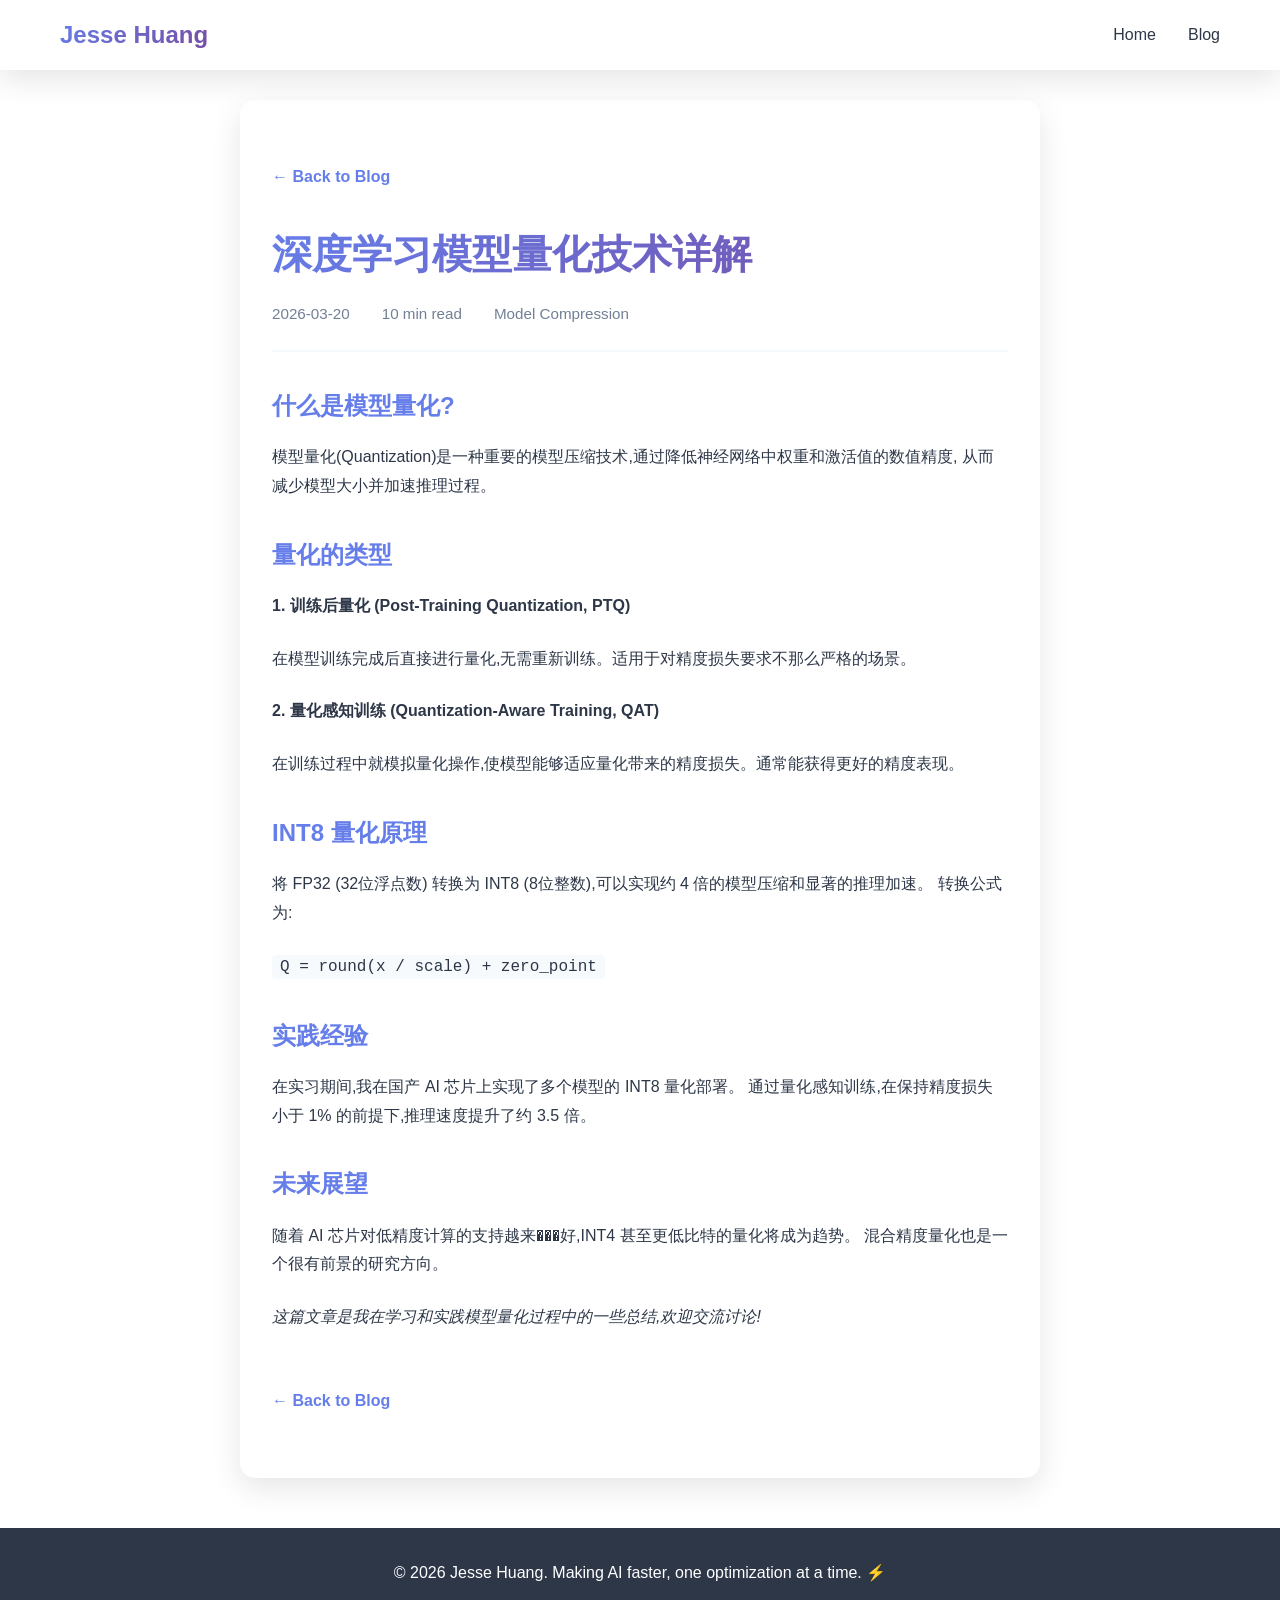
==== blog/quantization.html @ f872173c "feat: initial personal website with blog and projects" ====
<!DOCTYPE html>
<html lang="zh-CN">
<head>
    <meta charset="UTF-8">
    <meta name="viewport" content="width=device-width, initial-scale=1.0">
    <title>深度学习模型量化技术详解 | Jesse Huang</title>
    <link rel="stylesheet" href="../styles.css">
    <style>
        .article {
            max-width: 800px;
            margin: 100px auto 50px;
            padding: 2rem;
            background: white;
            border-radius: 15px;
            box-shadow: var(--shadow);
        }
        .article-header {
            margin-bottom: 2rem;
            padding-bottom: 1.5rem;
            border-bottom: 2px solid var(--bg-light);
        }
        .article-title {
            font-size: 2.5rem;
            margin-bottom: 1rem;
            background: linear-gradient(135deg, var(--primary-color), var(--secondary-color));
            -webkit-background-clip: text;
            -webkit-text-fill-color: transparent;
        }
        .article-meta {
            color: var(--text-light);
            display: flex;
            gap: 2rem;
            font-size: 0.95rem;
        }
        .article-content {
            line-height: 1.8;
            color: var(--text-dark);
        }
        .article-content h2 {
            margin: 2rem 0 1rem;
            color: var(--primary-color);
        }
        .article-content p {
            margin-bottom: 1.5rem;
        }
        .article-content code {
            background: var(--bg-light);
            padding: 0.2rem 0.5rem;
            border-radius: 4px;
            font-family: 'Courier New', monospace;
        }
        .back-link {
            display: inline-block;
            margin: 2rem 0;
            color: var(--primary-color);
            text-decoration: none;
            font-weight: 600;
        }
        .back-link:hover {
            color: var(--secondary-color);
        }
    </style>
</head>
<body>
    <nav class="navbar">
        <div class="container">
            <div class="nav-brand">Jesse Huang</div>
            <ul class="nav-menu">
                <li><a href="../index.html#home" class="nav-link">Home</a></li>
                <li><a href="../index.html#blog" class="nav-link">Blog</a></li>
            </ul>
        </div>
    </nav>

    <div class="article container">
        <a href="../index.html#blog" class="back-link">← Back to Blog</a>
        
        <div class="article-header">
            <h1 class="article-title">深度学习模型量化技术详解</h1>
            <div class="article-meta">
                <span><i class="far fa-calendar"></i> 2026-03-20</span>
                <span><i class="far fa-clock"></i> 10 min read</span>
                <span><i class="fas fa-tag"></i> Model Compression</span>
            </div>
        </div>

        <div class="article-content">
            <h2>什么是模型量化?</h2>
            <p>
                模型量化(Quantization)是一种重要的模型压缩技术,通过降低神经网络中权重和激活值的数值精度,
                从而减少模型大小并加速推理过程。
            </p>

            <h2>量化的类型</h2>
            <p><strong>1. 训练后量化 (Post-Training Quantization, PTQ)</strong></p>
            <p>
                在模型训练完成后直接进行量化,无需重新训练。适用于对精度损失要求不那么严格的场景。
            </p>

            <p><strong>2. 量化感知训练 (Quantization-Aware Training, QAT)</strong></p>
            <p>
                在训练过程中就模拟量化操作,使模型能够适应量化带来的精度损失。通常能获得更好的精度表现。
            </p>

            <h2>INT8 量化原理</h2>
            <p>
                将 FP32 (32位浮点数) 转换为 INT8 (8位整数),可以实现约 4 倍的模型压缩和显著的推理加速。
                转换公式为:
            </p>
            <p><code>Q = round(x / scale) + zero_point</code></p>

            <h2>实践经验</h2>
            <p>
                在实习期间,我在国产 AI 芯片上实现了多个模型的 INT8 量化部署。
                通过量化感知训练,在保持精度损失小于 1% 的前提下,推理速度提升了约 3.5 倍。
            </p>

            <h2>未来展望</h2>
            <p>
                随着 AI 芯片对低精度计算的支持越来���好,INT4 甚至更低比特的量化将成为趋势。
                混合精度量化也是一个很有前景的研究方向。
            </p>

            <p><em>这篇文章是我在学习和实践模型量化过程中的一些总结,欢迎交流讨论!</em></p>
        </div>

        <a href="../index.html#blog" class="back-link">← Back to Blog</a>
    </div>

    <footer class="footer">
        <div class="container">
            <p>&copy; 2026 Jesse Huang. Making AI faster, one optimization at a time. ⚡</p>
        </div>
    </footer>
</body>
</html>
---- styles.css ----
/* Reset & Base Styles */
* {
    margin: 0;
    padding: 0;
    box-sizing: border-box;
}

:root {
    --primary-color: #667eea;
    --secondary-color: #764ba2;
    --accent-color: #f093fb;
    --text-dark: #2d3748;
    --text-light: #718096;
    --bg-light: #f7fafc;
    --bg-white: #ffffff;
    --shadow: 0 10px 30px rgba(0, 0, 0, 0.1);
    --transition: all 0.3s ease;
}

html {
    scroll-behavior: smooth;
}

body {
    font-family: -apple-system, BlinkMacSystemFont, 'Segoe UI', Roboto, 'Helvetica Neue', Arial, sans-serif;
    line-height: 1.6;
    color: var(--text-dark);
    overflow-x: hidden;
}

.container {
    max-width: 1200px;
    margin: 0 auto;
    padding: 0 20px;
}

/* Navigation */
.navbar {
    position: fixed;
    top: 0;
    width: 100%;
    background: rgba(255, 255, 255, 0.95);
    backdrop-filter: blur(10px);
    box-shadow: var(--shadow);
    z-index: 1000;
    transition: var(--transition);
}

.navbar .container {
    display: flex;
    justify-content: space-between;
    align-items: center;
    padding: 1rem 20px;
}

.nav-brand {
    font-size: 1.5rem;
    font-weight: 700;
    background: linear-gradient(135deg, var(--primary-color), var(--secondary-color));
    -webkit-background-clip: text;
    -webkit-text-fill-color: transparent;
    background-clip: text;
}

.nav-menu {
    display: flex;
    list-style: none;
    gap: 2rem;
}

.nav-link {
    text-decoration: none;
    color: var(--text-dark);
    font-weight: 500;
    transition: var(--transition);
    position: relative;
}

.nav-link::after {
    content: '';
    position: absolute;
    bottom: -5px;
    left: 0;
    width: 0;
    height: 2px;
    background: var(--primary-color);
    transition: var(--transition);
}

.nav-link:hover::after {
    width: 100%;
}

.hamburger {
    display: none;
    flex-direction: column;
    cursor: pointer;
    gap: 5px;
}

.hamburger span {
    width: 25px;
    height: 3px;
    background: var(--text-dark);
    border-radius: 3px;
    transition: var(--transition);
}

/* Hero Section */
.hero {
    min-height: 100vh;
    display: flex;
    align-items: center;
    justify-content: center;
    background: linear-gradient(135deg, #667eea 0%, #764ba2 100%);
    position: relative;
    padding: 2rem;
}

.hero-content {
    text-align: center;
    color: white;
    z-index: 1;
}

.hero-title {
    font-size: clamp(2.5rem, 8vw, 4.5rem);
    margin-bottom: 1rem;
    animation: fadeInUp 1s ease;
}

.gradient-text {
    background: linear-gradient(45deg, #fff, #f093fb);
    -webkit-background-clip: text;
    -webkit-text-fill-color: transparent;
    background-clip: text;
}

.hero-subtitle {
    font-size: clamp(1.2rem, 3vw, 1.8rem);
    margin-bottom: 2rem;
    opacity: 0.9;
    min-height: 2.5rem;
}

.typing-text::after {
    content: '|';
    animation: blink 0.7s infinite;
}

@keyframes blink {
    0%, 100% { opacity: 1; }
    50% { opacity: 0; }
}

.hero-buttons {
    display: flex;
    gap: 1rem;
    justify-content: center;
    margin-bottom: 2rem;
}

.btn {
    padding: 0.8rem 2rem;
    border-radius: 50px;
    text-decoration: none;
    font-weight: 600;
    transition: var(--transition);
    display: inline-block;
}

.btn-primary {
    background: white;
    color: var(--primary-color);
}

.btn-primary:hover {
    transform: translateY(-3px);
    box-shadow: 0 10px 25px rgba(0, 0, 0, 0.2);
}

.btn-secondary {
    background: transparent;
    color: white;
    border: 2px solid white;
}

.btn-secondary:hover {
    background: white;
    color: var(--primary-color);
}

.social-links {
    display: flex;
    gap: 1.5rem;
    justify-content: center;
    font-size: 1.5rem;
}

.social-links a {
    color: white;
    transition: var(--transition);
}

.social-links a:hover {
    transform: translateY(-5px);
}

.scroll-indicator {
    position: absolute;
    bottom: 2rem;
    left: 50%;
    transform: translateX(-50%);
    color: white;
    text-align: center;
    animation: bounce 2s infinite;
}

@keyframes bounce {
    0%, 100% { transform: translate(-50%, 0); }
    50% { transform: translate(-50%, 10px); }
}

@keyframes fadeInUp {
    from {
        opacity: 0;
        transform: translateY(30px);
    }
    to {
        opacity: 1;
        transform: translateY(0);
    }
}

/* Sections */
section {
    padding: 5rem 0;
}

.section-title {
    font-size: 2.5rem;
    text-align: center;
    margin-bottom: 3rem;
    position: relative;
}

.section-title::after {
    content: '';
    display: block;
    width: 60px;
    height: 4px;
    background: linear-gradient(135deg, var(--primary-color), var(--secondary-color));
    margin: 1rem auto;
    border-radius: 2px;
}

/* About Section */
.about {
    background: var(--bg-light);
}

.about-content {
    display: grid;
    grid-template-columns: 1fr 1fr;
    gap: 3rem;
    align-items: start;
}

.about-text .lead {
    font-size: 1.3rem;
    color: var(--primary-color);
    margin-bottom: 1rem;
}

.about-text p {
    margin-bottom: 1.5rem;
    color: var(--text-light);
    line-height: 1.8;
}

.stats {
    display: grid;
    grid-template-columns: repeat(3, 1fr);
    gap: 2rem;
    margin-top: 2rem;
}

.stat-item {
    text-align: center;
    padding: 1.5rem;
    background: white;
    border-radius: 10px;
    box-shadow: var(--shadow);
}

.stat-item h3 {
    font-size: 0.9rem;
    text-transform: uppercase;
    color: var(--text-light);
    margin-bottom: 0.5rem;
}

.stat-item p {
    font-size: 1.2rem;
    font-weight: 700;
    color: var(--primary-color);
}

.skills-grid {
    display: flex;
    flex-direction: column;
    gap: 1.5rem;
}

.skill-category {
    background: white;
    padding: 1.5rem;
    border-radius: 10px;
    box-shadow: var(--shadow);
}

.skill-category h3 {
    margin-bottom: 1rem;
    color: var(--text-dark);
}

.skill-category h3 i {
    color: var(--primary-color);
    margin-right: 0.5rem;
}

.skill-tags {
    display: flex;
    flex-wrap: wrap;
    gap: 0.5rem;
}

.skill-tag {
    padding: 0.4rem 1rem;
    background: linear-gradient(135deg, var(--primary-color), var(--secondary-color));
    color: white;
    border-radius: 20px;
    font-size: 0.9rem;
    font-weight: 500;
}

/* Blog Section */
.blog {
    background: white;
}

.blog-grid {
    display: grid;
    grid-template-columns: repeat(auto-fit, minmax(300px, 1fr));
    gap: 2rem;
}

.blog-card {
    background: white;
    border-radius: 15px;
    overflow: hidden;
    box-shadow: var(--shadow);
    transition: var(--transition);
}

.blog-card:hover {
    transform: translateY(-10px);
    box-shadow: 0 20px 40px rgba(0, 0, 0, 0.15);
}

.blog-image {
    height: 200px;
    background-size: cover;
    background-position: center;
}

.blog-content {
    padding: 1.5rem;
}

.blog-tag {
    display: inline-block;
    padding: 0.3rem 0.8rem;
    background: var(--bg-light);
    color: var(--primary-color);
    border-radius: 15px;
    font-size: 0.8rem;
    font-weight: 600;
    margin-bottom: 1rem;
}

.blog-card h3 {
    margin-bottom: 0.8rem;
    font-size: 1.3rem;
}

.blog-card p {
    color: var(--text-light);
    margin-bottom: 1rem;
    line-height: 1.6;
}

.blog-meta {
    display: flex;
    gap: 1.5rem;
    font-size: 0.85rem;
    color: var(--text-light);
    margin-bottom: 1rem;
}

.blog-meta i {
    margin-right: 0.3rem;
}

.read-more {
    color: var(--primary-color);
    text-decoration: none;
    font-weight: 600;
    transition: var(--transition);
}

.read-more:hover {
    color: var(--secondary-color);
}

/* Projects Section */
.projects {
    background: var(--bg-light);
}

.projects-grid {
    display: grid;
    gap: 2rem;
}

.github-stats {
    display: flex;
    gap: 2rem;
    flex-wrap: wrap;
    justify-content: center;
    margin-bottom: 2rem;
}

.github-stats img {
    border-radius: 10px;
    box-shadow: var(--shadow);
}

.project-list {
    display: grid;
    grid-template-columns: repeat(auto-fit, minmax(300px, 1fr));
    gap: 2rem;
}

.project-card {
    background: white;
    padding: 2rem;
    border-radius: 15px;
    box-shadow: var(--shadow);
    transition: var(--transition);
}

.project-card:hover {
    transform: translateY(-5px);
    box-shadow: 0 15px 35px rgba(0, 0, 0, 0.15);
}

.project-header {
    display: flex;
    justify-content: space-between;
    align-items: center;
    margin-bottom: 1rem;
}

.project-header h3 {
    color: var(--text-dark);
}

.project-header h3 i {
    color: var(--primary-color);
    margin-right: 0.5rem;
}

.project-stars {
    color: var(--text-light);
}

.project-stars i {
    color: #f1c40f;
}

.project-card p {
    color: var(--text-light);
    margin-bottom: 1rem;
    line-height: 1.6;
}

.project-tags {
    display: flex;
    flex-wrap: wrap;
    gap: 0.5rem;
}

.tag {
    padding: 0.3rem 0.8rem;
    background: var(--bg-light);
    border-radius: 15px;
    font-size: 0.85rem;
    color: var(--text-dark);
}

/* Contact Section */
.contact {
    background: white;
}

.contact-content {
    max-width: 600px;
    margin: 0 auto;
}

.contact-info {
    display: flex;
    flex-direction: column;
    gap: 2rem;
}

.contact-item {
    display: flex;
    align-items: center;
    gap: 1.5rem;
    padding: 1.5rem;
    background: var(--bg-light);
    border-radius: 10px;
    transition: var(--transition);
}

.contact-item:hover {
    background: white;
    box-shadow: var(--shadow);
}

.contact-item i {
    font-size: 2rem;
    color: var(--primary-color);
}

.contact-item h3 {
    margin-bottom: 0.3rem;
    font-size: 1rem;
    color: var(--text-light);
}

.contact-item a {
    color: var(--primary-color);
    text-decoration: none;
    font-weight: 600;
}

.contact-item a:hover {
    color: var(--secondary-color);
}

/* Footer */
.footer {
    background: var(--text-dark);
    color: white;
    text-align: center;
    padding: 2rem;
}

/* Responsive */
@media (max-width: 768px) {
    .hamburger {
        display: flex;
    }

    .nav-menu {
        display: none;
    }

    .about-content,
    .stats {
        grid-template-columns: 1fr;
    }

    .hero-buttons {
        flex-direction: column;
        align-items: center;
    }

    .github-stats {
        flex-direction: column;
    }
}
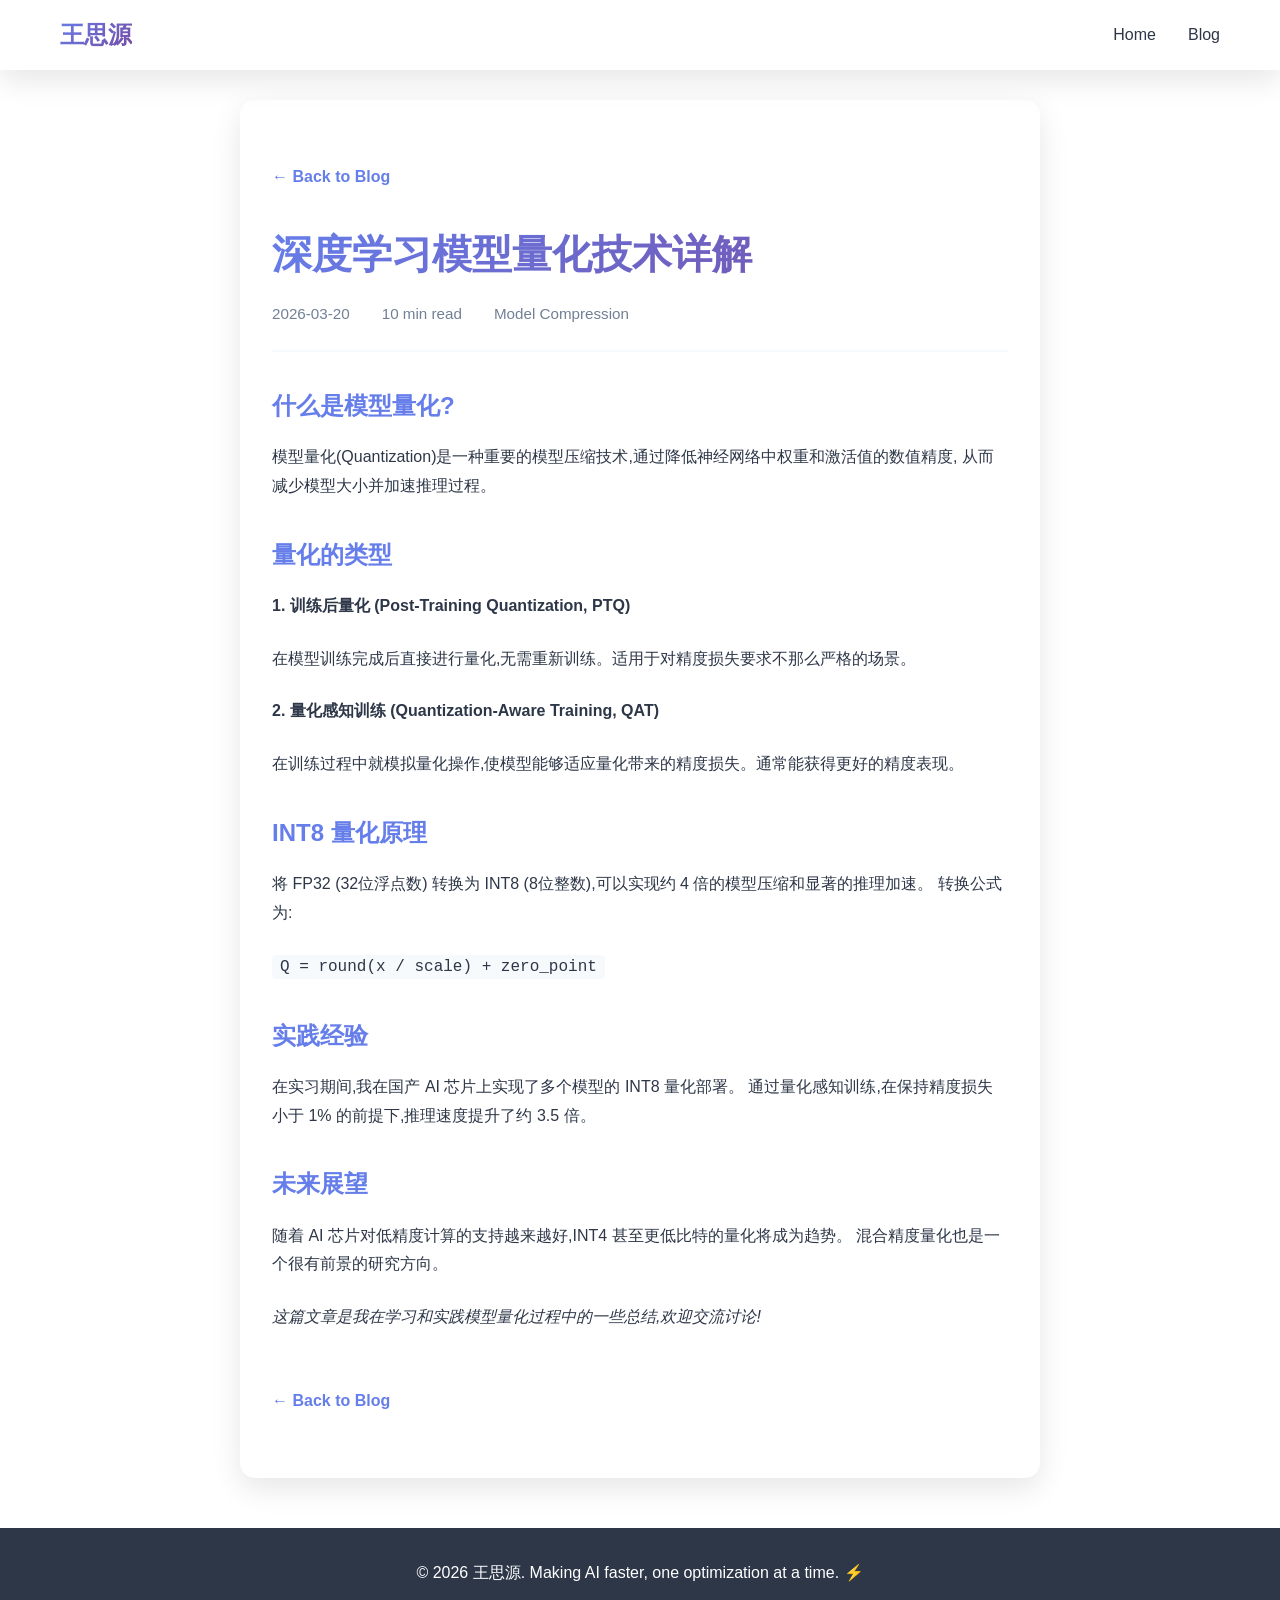
==== commit 8a88ea25: "fix: update name to 王思源, fix SJTU info, and correct typos" ====
--- a/blog/quantization.html
+++ b/blog/quantization.html
@@ -3,7 +3,7 @@
 <head>
     <meta charset="UTF-8">
     <meta name="viewport" content="width=device-width, initial-scale=1.0">
-    <title>深度学习模型量化技术详解 | Jesse Huang</title>
+    <title>深度学习模型量化技术详解 | 王思源</title>
     <link rel="stylesheet" href="../styles.css">
     <style>
         .article {
@@ -64,7 +64,7 @@
 <body>
     <nav class="navbar">
         <div class="container">
-            <div class="nav-brand">Jesse Huang</div>
+            <div class="nav-brand">王思源</div>
             <ul class="nav-menu">
                 <li><a href="../index.html#home" class="nav-link">Home</a></li>
                 <li><a href="../index.html#blog" class="nav-link">Blog</a></li>
@@ -117,7 +117,7 @@
 
             <h2>未来展望</h2>
             <p>
-                随着 AI 芯片对低精度计算的支持越来���好,INT4 甚至更低比特的量化将成为趋势。
+                随着 AI 芯片对低精度计算的支持越来越好,INT4 甚至更低比特的量化将成为趋势。
                 混合精度量化也是一个很有前景的研究方向。
             </p>
 
@@ -129,7 +129,7 @@
 
     <footer class="footer">
         <div class="container">
-            <p>&copy; 2026 Jesse Huang. Making AI faster, one optimization at a time. ⚡</p>
+            <p>&copy; 2026 王思源. Making AI faster, one optimization at a time. ⚡</p>
         </div>
     </footer>
 </body>
